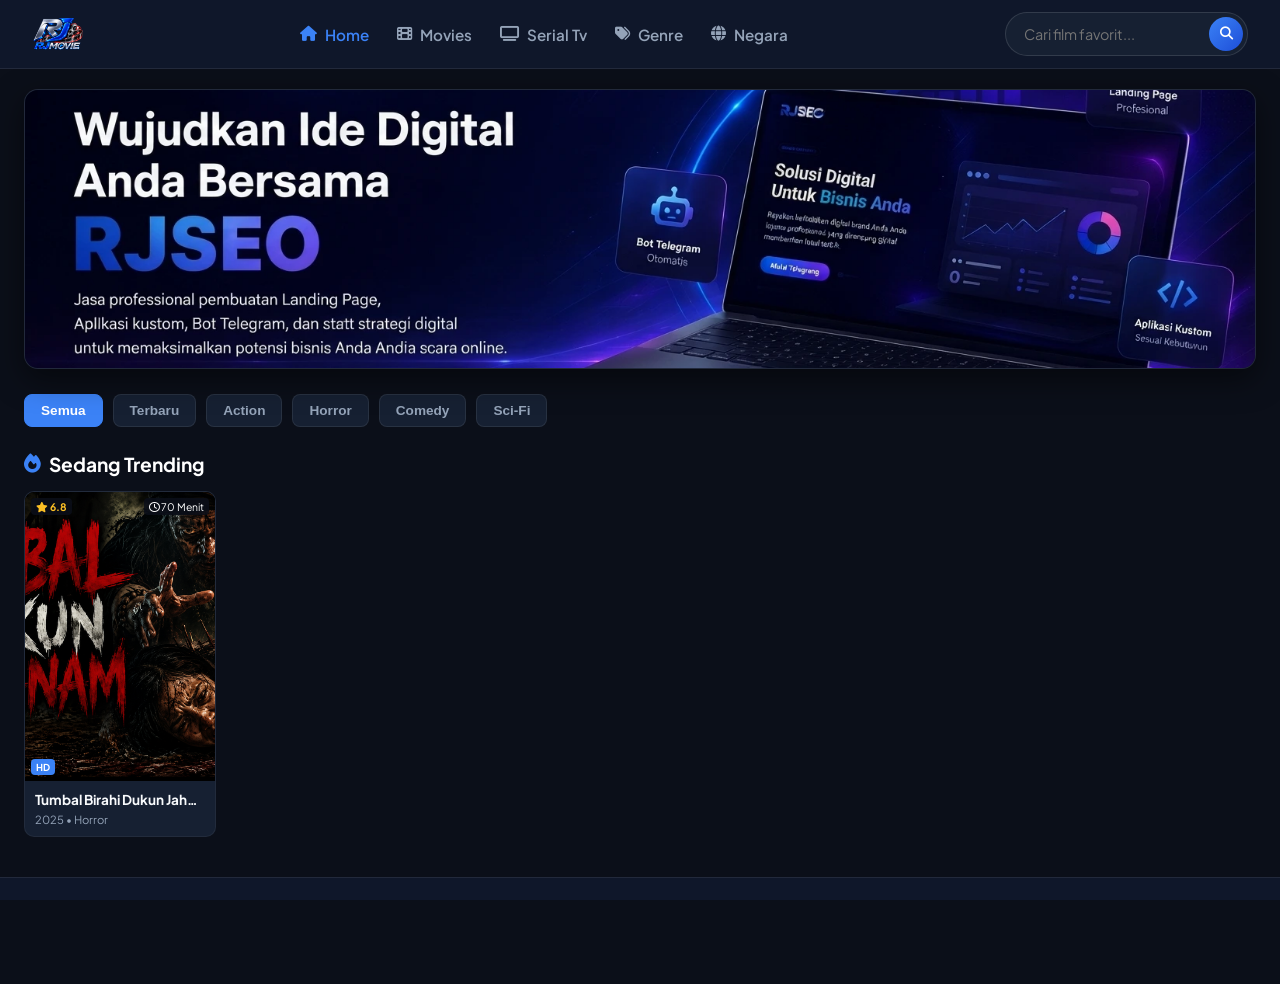
==== index.html @ 023660b9 "Refactor hero banner styles and image handling Updated hero banner styles for better mobile display " ====
<!DOCTYPE html>
<html lang="id">
<head>
    <meta charset="UTF-8">
    <meta name="viewport" content="width=device-width, initial-scale=1.0">
    <title>RJMOVIE - Nonton Film Streaming Online Gratis</title>
    <!-- FontAwesome untuk Ikon -->
    <link rel="stylesheet" href="https://cdnjs.cloudflare.com/ajax/libs/font-awesome/6.4.0/css/all.min.css">
    <link href="https://fonts.googleapis.com/css2?family=Plus+Jakarta+Sans:wght@400;500;600;700;800&display=swap" rel="stylesheet">
    <style>
        html, body {
            width: 100%;
            height: 100%;
            margin: 0;
            padding: 0;
            overflow-x: hidden;
            background-color: #0b0f19;
            color: #fff;
            font-family: 'Plus Jakarta Sans', sans-serif;
            box-sizing: border-box;
        }

        *, *:before, *:after {
            box-sizing: inherit;
        }

        body {
            display: flex;
            flex-direction: column;
            min-height: 100vh;
        }

        .page-content-wrapper {
            flex: 1;
            display: flex;
            flex-direction: column;
            align-items: center;
        }

        /* --- HEADER --- */
        .header {
            width: 100%;
            background-color: #0f172a;
            border-bottom: 1px solid rgba(255, 255, 255, 0.08);
            position: sticky;
            top: 0;
            z-index: 1000;
            padding: 12px 32px;
            display: flex;
            justify-content: space-between;
            align-items: center;
            gap: 24px;
        }

        .logo-container {
            display: flex;
            align-items: center;
            flex-shrink: 0;
        }

        .site-logo {
            height: 34px;
            width: auto;
            display: block;
        }

        .nav-links {
            display: flex;
            list-style: none;
            gap: 28px;
            align-items: center;
            margin: 0;
            padding: 0;
        }

        .nav-links a {
            color: #94a3b8;
            text-decoration: none;
            font-weight: 600;
            font-size: 0.95rem;
            transition: color 0.3s ease;
            display: flex;
            align-items: center;
            gap: 8px;
            white-space: nowrap;
        }

        .nav-links a:hover, .nav-links a.active {
            color: #3b82f6;
        }

        .header-right {
            display: flex;
            align-items: center;
            gap: 14px;
            flex-shrink: 0;
        }

        .mobile-search-btn {
            display: none;
            background: #162032;
            border: 1px solid rgba(255, 255, 255, 0.1);
            color: #fff;
            width: 36px;
            height: 36px;
            border-radius: 50%;
            cursor: pointer;
            align-items: center;
            justify-content: center;
            font-size: 0.9rem;
        }

        .menu-toggle {
            display: none;
            background: transparent;
            border: none;
            color: #fff;
            font-size: 1.3rem;
            cursor: pointer;
            padding: 4px;
        }

        .search-box {
            display: flex;
            align-items: center;
            background: #162032;
            border-radius: 50px;
            padding: 4px 4px 4px 16px;
            border: 1px solid rgba(255, 255, 255, 0.12);
            width: 100%;
            max-width: 280px;
            min-width: 200px;
        }

        .search-box input {
            background: transparent;
            border: none;
            color: #fff;
            outline: none;
            font-size: 0.9rem;
            width: 100%;
            font-family: 'Plus Jakarta Sans', sans-serif;
        }

        .search-box button {
            background: linear-gradient(135deg, #3b82f6, #1d4ed8);
            border: none;
            color: white;
            width: 34px;
            height: 34px;
            border-radius: 50%;
            cursor: pointer;
            display: flex;
            align-items: center;
            justify-content: center;
            flex-shrink: 0;
        }

        /* MODAL SEARCH MOBILE */
        .mobile-search-modal {
            display: none;
            position: fixed;
            top: 0;
            left: 0;
            width: 100%;
            background: #0f172a;
            padding: 12px 16px;
            z-index: 1100;
            border-bottom: 1px solid rgba(255, 255, 255, 0.1);
            box-shadow: 0 10px 25px rgba(0,0,0,0.5);
            align-items: center;
            gap: 10px;
        }

        .mobile-search-modal.active {
            display: flex;
        }

        .mobile-search-modal input {
            flex: 1;
            background: #162032;
            border: 1px solid rgba(255, 255, 255, 0.15);
            padding: 9px 16px;
            border-radius: 50px;
            color: #fff;
            outline: none;
            font-size: 0.95rem;
        }

        .mobile-search-close {
            background: transparent;
            border: none;
            color: #94a3b8;
            font-size: 1.2rem;
            cursor: pointer;
            padding: 4px;
        }

        /* CONTAINER UTAMA */
        .wrapper-full {
            width: 100%;
            max-width: 1350px;
            padding: 0 24px;
            margin: 0 auto;
        }

        /* --- HERO BANNER --- */
        .hero-banner {
            width: 100%;
            position: relative;
            margin-top: 20px;
            margin-bottom: 25px;
            border-radius: 14px;
            background: #0f172a;
            box-shadow: 0 10px 30px rgba(0,0,0,0.5);
            overflow: hidden;
            aspect-ratio: 16 / 5.2;
            max-height: 280px;
            border: 1px solid rgba(255, 255, 255, 0.08);
        }

        .slider-container {
            display: flex;
            overflow-x: auto;
            scroll-snap-type: x mandatory;
            scrollbar-width: none;
            width: 100%;
            height: 100%;
            scroll-behavior: smooth;
        }

        .slider-container::-webkit-scrollbar {
            display: none;
        }

        .slide {
            min-width: 100%;
            height: 100%;
            scroll-snap-align: start;
            flex-shrink: 0;
            display: flex;
            justify-content: center;
            align-items: center;
            background-color: #0f172a;
            position: relative;
        }

        .slide img {
            width: 100%;
            height: 100%;
            object-fit: cover; 
            object-position: center;
            display: block;
        }

        .slide .img-mobile {
            display: none;
        }

        .slider-dots {
            position: absolute;
            bottom: 8px;
            left: 50%;
            transform: translateX(-50%);
            display: flex;
            gap: 6px;
            z-index: 10;
        }

        .dot {
            width: 6px;
            height: 6px;
            background-color: rgba(255, 255, 255, 0.4);
            border-radius: 50%;
            transition: all 0.3s;
        }
        .dot.active {
            background-color: #3b82f6;
            width: 18px;
            border-radius: 4px;
        }

        /* --- FILTER & KONTEN --- */
        .filter-section {
            display: flex;
            gap: 10px;
            flex-wrap: wrap;
            margin-bottom: 25px;
        }

        .filter-btn {
            background: #162032;
            color: #94a3b8;
            border: 1px solid rgba(255, 255, 255, 0.08);
            padding: 8px 16px;
            border-radius: 8px;
            cursor: pointer;
            font-size: 0.85rem;
            font-weight: 600;
            transition: all 0.2s ease;
        }

        .filter-btn:hover {
            border-color: rgba(59, 130, 246, 0.5);
            color: #fff;
        }

        .filter-btn.active {
            background: #3b82f6;
            color: #fff;
            border-color: #3b82f6;
        }

        .main-container {
            margin-bottom: 40px;
            width: 100%;
        }

        .section-title h2 {
            font-size: 1.2rem;
            margin-bottom: 15px;
            display: flex;
            align-items: center;
            gap: 8px;
        }

        .movie-grid {
            display: grid;
            grid-template-columns: repeat(auto-fill, minmax(170px, 1fr));
            gap: 16px;
            width: 100%;
        }

        .movie-card {
            background: #162032;
            border-radius: 10px;
            overflow: hidden;
            border: 1px solid rgba(255, 255, 255, 0.05);
            transition: transform 0.2s ease, box-shadow 0.2s ease;
        }

        .movie-card:hover {
            transform: translateY(-4px);
            box-shadow: 0 8px 20px rgba(0,0,0,0.4);
        }

        .movie-link {
            text-decoration: none;
            color: inherit;
            display: block;
        }

        .movie-poster-container {
            position: relative;
            width: 100%;
            aspect-ratio: 2/3;
            background: #000;
        }

        .movie-poster {
            width: 100%;
            height: 100%;
            object-fit: cover;
        }

        .overlay-top {
            position: absolute;
            top: 6px;
            left: 6px;
            right: 6px;
            display: flex;
            justify-content: space-between;
            font-size: 0.65rem;
        }

        .rating-tag {
            background: rgba(11, 15, 25, 0.85);
            color: #fbbf24;
            padding: 2px 5px;
            border-radius: 4px;
            font-weight: 700;
        }

        .duration-tag {
            background: rgba(11, 15, 25, 0.85);
            color: #fff;
            padding: 2px 5px;
            border-radius: 4px;
        }

        .quality-tag {
            position: absolute;
            bottom: 6px;
            left: 6px;
            background: #3b82f6;
            color: white;
            font-size: 0.6rem;
            padding: 2px 5px;
            border-radius: 4px;
            font-weight: 700;
        }
        .quality-tag.cam { background: #ef4444; }

        .movie-info {
            padding: 10px;
        }

        .movie-title {
            font-size: 0.85rem;
            font-weight: 700;
            margin: 0 0 4px 0;
            white-space: nowrap;
            overflow: hidden;
            text-overflow: ellipsis;
            color: #f8fafc;
        }

        .movie-meta {
            font-size: 0.7rem;
            color: #94a3b8;
            margin: 0;
        }

        .footer {
            width: 100%;
            background-color: #0f172a;
            border-top: 1px solid rgba(255, 255, 255, 0.08);
            padding: 18px 16px;
            color: #94a3b8;
            font-size: 0.8rem;
            text-align: center;
            margin-top: auto;
        }

        /* ========================================================
            RESPONSIVE MOBILE
            ======================================================== */
        @media screen and (max-width: 768px) {
            .header {
                padding: 10px 14px;
            }

            .site-logo {
                height: 28px;
            }

            .search-box {
                display: none !important;
            }

            .mobile-search-btn {
                display: flex;
            }

            .menu-toggle {
                display: block;
            }

            .nav-links {
                display: none;
                position: absolute;
                top: 100%;
                left: 0;
                width: 100%;
                flex-direction: column;
                background: #0f172a;
                border-top: 1px solid rgba(255, 255, 255, 0.08);
                border-bottom: 1px solid rgba(255, 255, 255, 0.08);
                padding: 14px 18px;
                gap: 14px;
                align-items: flex-start;
                box-shadow: 0 10px 25px rgba(0,0,0,0.5);
            }

            .nav-links.active {
                display: flex;
            }

            .nav-links a {
                width: 100%;
                font-size: 0.9rem;
            }

            .wrapper-full {
                padding: 0 12px;
            }

            /* Perbaikan Khusus Banner Mobile agar tidak terpotong */
            .hero-banner {
                aspect-ratio: 16 / 9; /* Diubah menjadi lebih proporsional untuk HP */
                max-height: 210px;
                border-radius: 10px;
                margin-top: 10px;
                margin-bottom: 15px;
                background: #0f172a;
                border: 1px solid rgba(255, 255, 255, 0.1);
            }

            .slide img {
                width: 100%;
                height: 100%;
                object-fit: contain !important; /* Mencegah gambar terzoom/terpotong di HP */
                background-color: #0b0f19;
            }

            .slide .img-desktop { 
                display: block; /* Menyesuaikan jika hanya ada 1 link gambar */
            }
            
            .slide .img-mobile { 
                display: none; 
            }

            .filter-section {
                display: flex;
                flex-wrap: nowrap;
                overflow-x: auto;
                gap: 6px;
                padding-bottom: 4px;
                margin-bottom: 16px;
                scrollbar-width: none;
            }
            .filter-section::-webkit-scrollbar {
                display: none;
            }

            .filter-btn {
                padding: 6px 12px;
                font-size: 0.75rem;
                flex-shrink: 0;
            }

            .movie-grid {
                grid-template-columns: repeat(2, 1fr);
                gap: 10px;
            }
        }
    </style>
</head>
<body>

    <div class="page-content-wrapper">
        <header class="header">
            <div class="logo-container">
                <a href="index.html">
                    <img src="logorjmovie.png" alt="RJMOVIE Logo" class="site-logo">
                </a>
            </div>
            
            <ul class="nav-links" id="navLinks">
                <li><a href="index.html" class="active"><i class="fas fa-home"></i> Home</a></li>
                <li><a href="index.html"><i class="fas fa-film"></i> Movies</a></li>
                <li><a href="serial.html"><i class="fas fa-tv"></i> Serial Tv</a></li>
                <li><a href="genre.html"><i class="fas fa-tags"></i> Genre</a></li>
                <li><a href="negara.html"><i class="fas fa-globe"></i> Negara</a></li>
            </ul>

            <div class="header-right">
                <div class="search-box">
                    <input type="text" id="searchInput" placeholder="Cari film favorit...">
                    <button type="button"><i class="fas fa-search"></i></button>
                </div>
                <button class="mobile-search-btn" id="mobileSearchBtn" aria-label="Open Search">
                    <i class="fas fa-search"></i>
                </button>
                <button class="menu-toggle" id="menuToggle" aria-label="Toggle Menu">
                    <i class="fas fa-bars"></i>
                </button>
            </div>
        </header>

        <div class="mobile-search-modal" id="mobileSearchModal">
            <input type="text" id="mobileSearchInput" placeholder="Cari film favorit...">
            <button class="mobile-search-close" id="mobileSearchClose"><i class="fas fa-times"></i></button>
        </div>

        <div class="wrapper-full">
            <div class="hero-banner">
                <div class="slider-container" id="sliderContainer"></div>
                <div class="slider-dots" id="sliderDots"></div>
            </div>

            <div class="filter-section" id="filterContainer">
                <button class="filter-btn active" data-filter="Semua">Semua</button>
                <button class="filter-btn" data-filter="Terbaru">Terbaru</button>
                <button class="filter-btn" data-filter="Action">Action</button>
                <button class="filter-btn" data-filter="Horror">Horror</button>
                <button class="filter-btn" data-filter="Comedy">Comedy</button>
                <button class="filter-btn" data-filter="Sci-Fi">Sci-Fi</button>
            </div>

            <main class="main-container">
                <div class="section-title">
                    <h2><i class="fas fa-fire" style="color: #3b82f6;"></i> Sedang Trending</h2>
                </div>
                <div id="movieGrid" class="movie-grid"></div>
            </main>
        </div>
    </div>

    <footer class="footer">
        <p><strong>Disclaimer:</strong> RJMOVIE tidak menyimpan file video di server sendiri.</p>
        <p style="margin-top: 4px;">&copy; 2026 RJMOVIE. All rights reserved.</p>
    </footer>

    <script>
        const menuToggle = document.getElementById('menuToggle');
        const navLinks = document.getElementById('navLinks');

        if (menuToggle && navLinks) {
            menuToggle.addEventListener('click', () => {
                navLinks.classList.toggle('active');
                const icon = menuToggle.querySelector('i');
                if (navLinks.classList.contains('active')) {
                    icon.classList.remove('fa-bars');
                    icon.classList.add('fa-times');
                } else {
                    icon.classList.remove('fa-times');
                    icon.classList.add('fa-bars');
                }
            });
        }

        const mobileSearchBtn = document.getElementById('mobileSearchBtn');
        const mobileSearchModal = document.getElementById('mobileSearchModal');
        const mobileSearchClose = document.getElementById('mobileSearchClose');
        const mobileSearchInput = document.getElementById('mobileSearchInput');
        const searchInput = document.getElementById('searchInput');

        if (mobileSearchBtn && mobileSearchModal) {
            mobileSearchBtn.addEventListener('click', () => {
                mobileSearchModal.classList.add('active');
                if(mobileSearchInput) mobileSearchInput.focus();
            });
        }

        if (mobileSearchClose && mobileSearchModal) {
            mobileSearchClose.addEventListener('click', () => {
                mobileSearchModal.classList.remove('active');
            });
        }

        let slideInterval;
        let totalSlides = 0;

        async function loadBanners() {
            try {
                const response = await fetch('banners.json');
                if (!response.ok) throw new Error('File banners.json tidak ditemukan');
                const banners = await response.json();
                
                const sliderContainer = document.getElementById('sliderContainer');
                const dotsContainer = document.getElementById('sliderDots');
                
                if (!sliderContainer || !dotsContainer) return;

                sliderContainer.innerHTML = '';
                dotsContainer.innerHTML = '';
                totalSlides = banners.length;

                if (totalSlides === 0) {
                    sliderContainer.innerHTML = '<div class="slide"><p style="text-align:center; padding:40px; color:#888;">Belum ada banner tersedia.</p></div>';
                    return;
                }

                banners.forEach((banner, index) => {
                    const slideDiv = document.createElement('div');
                    slideDiv.classList.add('slide');
                    
                    const desktopImg = banner.image || '';
                    const mobileImg = banner.mobileImage || ''; 
                    
                    if (mobileImg) {
                        slideDiv.innerHTML = `
                            <img src="${desktopImg}" alt="${banner.title || 'Banner'}" class="img-desktop">
                            <img src="${mobileImg}" alt="${banner.title || 'Banner'}" class="img-mobile">
                        `;
                    } else {
                        slideDiv.innerHTML = `
                            <img src="${desktopImg}" alt="${banner.title || 'Banner'}" style="width:100%; height:100%;">
                        `;
                    }
                    sliderContainer.appendChild(slideDiv);

                    const dot = document.createElement('div');
                    dot.classList.add('dot');
                    if (index === 0) dot.classList.add('active');
                    dotsContainer.appendChild(dot);
                });

                if (totalSlides <= 1) {
                    dotsContainer.style.display = 'none';
                } else {
                    setupAutoAndScrollListener();
                }

            } catch (error) {
                console.error("Gagal memuat banner:", error);
                const sliderContainer = document.getElementById('sliderContainer');
                if (sliderContainer) {
                    sliderContainer.innerHTML = '<div class="slide"><p style="text-align:center; padding:40px; color:#ef4444; font-size:0.85rem;">Gagal memuat banners.json</p></div>';
                }
            }
        }

        function setupAutoAndScrollListener() {
            const sliderContainer = document.getElementById('sliderContainer');
            const dots = document.querySelectorAll('.dot');
            if (!sliderContainer) return;
            
            sliderContainer.addEventListener('scroll', () => {
                const index = Math.round(sliderContainer.scrollLeft / sliderContainer.clientWidth);
                dots.forEach((dot, i) => {
                    dot.classList.toggle('active', i === index);
                });
            });

            let currentIndex = 0;
            slideInterval = setInterval(() => {
                if (totalSlides === 0) return;
                currentIndex = (currentIndex + 1) % totalSlides;
                sliderContainer.scrollTo({
                    left: currentIndex * sliderContainer.clientWidth,
                    behavior: 'smooth'
                });
            }, 4000);

            const bannerElement = document.querySelector('.hero-banner');
            if (bannerElement) {
                bannerElement.addEventListener('mouseenter', () => clearInterval(slideInterval));
                bannerElement.addEventListener('touchstart', () => clearInterval(slideInterval));
            }
        }

        let allMovies = [];
        let currentFilter = 'Semua';

        async function loadMovies() {
            try {
                const response = await fetch('movies.json');
                if (!response.ok) throw new Error('File movies.json tidak ditemukan');
                allMovies = await response.json();
                renderMovies(allMovies);
            } catch (error) {
                console.error("Gagal memuat data film:", error);
                const grid = document.getElementById('movieGrid');
                if (grid) {
                    grid.innerHTML = '<p style="color: #ef4444; grid-column: 1/-1; text-align: center; padding: 30px;">Gagal memuat daftar film.</p>';
                }
            }
        }

        function renderMovies(moviesToRender) {
            const grid = document.getElementById('movieGrid');
            if (!grid) return;
            
            grid.innerHTML = '';

            if (!moviesToRender || moviesToRender.length === 0) {
                grid.innerHTML = '<p style="color: #888; grid-column: 1/-1; text-align: center; padding: 30px;">Film tidak ditemukan.</p>';
                return;
            }

            let htmlContent = '';
            moviesToRender.forEach(movie => {
                const qualityClass = movie.quality === 'CAM' ? 'cam' : '';
                htmlContent += `
                    <div class="movie-card">
                        <a href="watch.html?title=${encodeURIComponent(movie.title)}" class="movie-link">
                            <div class="movie-poster-container">
                                <img src="${movie.poster}" alt="${movie.title}" class="movie-poster">
                                <div class="overlay-top">
                                    <span class="rating-tag"><i class="fas fa-star"></i> ${movie.rating}</span>
                                    <span class="duration-tag"><i class="far fa-clock"></i> ${movie.duration}</span>
                                </div>
                                <span class="quality-tag ${qualityClass}">${movie.quality || 'HD'}</span>
                            </div>
                            <div class="movie-info">
                                <h3 class="movie-title">${movie.title}</h3>
                                <p class="movie-meta">${movie.year} &bull; ${movie.genre}</p>
                            </div>
                        </a>
                    </div>
                `;
            });
            grid.innerHTML = htmlContent;
        }

        const filterButtons = document.querySelectorAll('.filter-btn');
        filterButtons.forEach(button => {
            button.addEventListener('click', () => {
                filterButtons.forEach(btn => btn.classList.remove('active'));
                button.classList.add('active');
                currentFilter = button.getAttribute('data-filter');
                applyFilterAndSearch();
            });
        });

        if (searchInput) {
            searchInput.addEventListener('input', () => applyFilterAndSearch());
        }
        if (mobileSearchInput) {
            mobileSearchInput.addEventListener('input', (e) => {
                if (searchInput) searchInput.value = e.target.value;
                applyFilterAndSearch();
            });
        }

        function applyFilterAndSearch() {
            const activeInput = (window.innerWidth <= 768 && mobileSearchInput && mobileSearchInput.value) ? mobileSearchInput : searchInput;
            const keyword = activeInput ? activeInput.value.toLowerCase().trim() : '';
            
            let result = allMovies.filter(movie => {
                const matchTitle = movie.title.toLowerCase().includes(keyword);
                let matchCategory = true;
                
                if (currentFilter === 'Terbaru') {
                    matchCategory = parseInt(movie.year) >= 2025;
                } else if (currentFilter !== 'Semua') {
                    matchCategory = movie.genre && movie.genre.toLowerCase().includes(currentFilter.toLowerCase());
                }

                return matchTitle && matchCategory;
            });
            renderMovies(result);
        }

        loadBanners();
        loadMovies();
    </script>
</body>
</html>
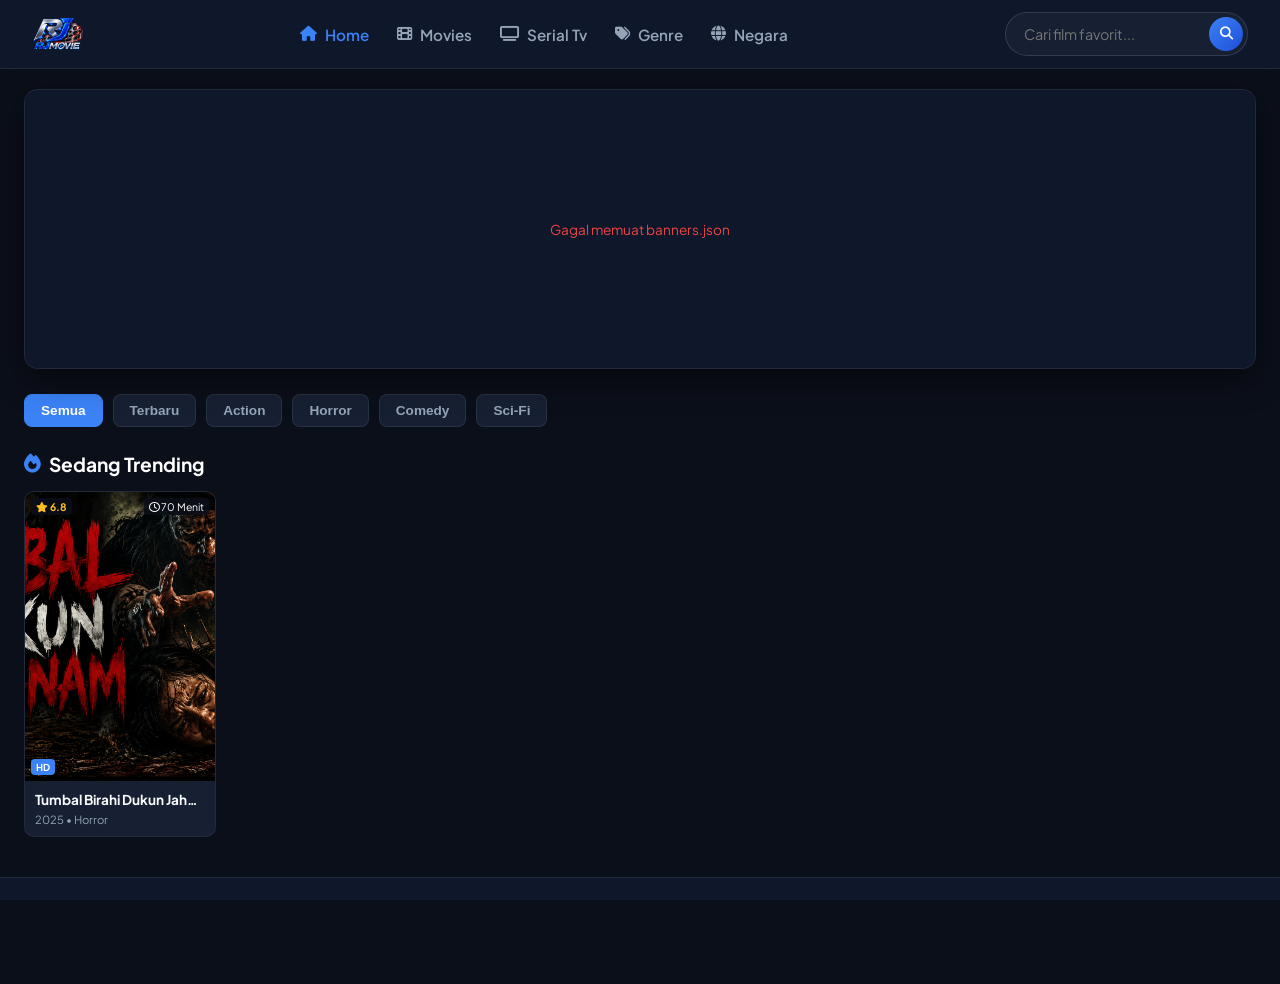
==== commit 1e1b92f0: "Clean up index.html and add GitHub upload function Removed commented-out code and added a function f" ====
--- a/index.html
+++ b/index.html
@@ -256,6 +256,9 @@
         .slide .img-mobile {
             display: none;
         }
+        .slide .img-desktop {
+            display: block;
+        }
 
         .slider-dots {
             position: absolute;
@@ -432,9 +435,6 @@
             margin-top: auto;
         }
 
-        /* ========================================================
-            RESPONSIVE MOBILE
-            ======================================================== */
         @media screen and (max-width: 768px) {
             .header {
                 padding: 10px 14px;
@@ -485,9 +485,8 @@
                 padding: 0 12px;
             }
 
-            /* Perbaikan Khusus Banner Mobile agar tidak terpotong */
             .hero-banner {
-                aspect-ratio: 16 / 9; /* Diubah menjadi lebih proporsional untuk HP */
+                aspect-ratio: 16 / 9;
                 max-height: 210px;
                 border-radius: 10px;
                 margin-top: 10px;
@@ -496,19 +495,15 @@
                 border: 1px solid rgba(255, 255, 255, 0.1);
             }
 
-            .slide img {
+            .slide .img-desktop {
+                display: none !important;
+            }
+            .slide .img-mobile {
+                display: block !important;
                 width: 100%;
                 height: 100%;
-                object-fit: contain !important; /* Mencegah gambar terzoom/terpotong di HP */
-                background-color: #0b0f19;
-            }
-
-            .slide .img-desktop { 
-                display: block; /* Menyesuaikan jika hanya ada 1 link gambar */
-            }
-            
-            .slide .img-mobile { 
-                display: none; 
+                object-fit: cover;
+                object-position: center;
             }
 
             .filter-section {
@@ -668,18 +663,12 @@
                     slideDiv.classList.add('slide');
                     
                     const desktopImg = banner.image || '';
-                    const mobileImg = banner.mobileImage || ''; 
+                    const mobileImg = banner.mobileImage || desktopImg; 
                     
-                    if (mobileImg) {
-                        slideDiv.innerHTML = `
-                            <img src="${desktopImg}" alt="${banner.title || 'Banner'}" class="img-desktop">
-                            <img src="${mobileImg}" alt="${banner.title || 'Banner'}" class="img-mobile">
-                        `;
-                    } else {
-                        slideDiv.innerHTML = `
-                            <img src="${desktopImg}" alt="${banner.title || 'Banner'}" style="width:100%; height:100%;">
-                        `;
-                    }
+                    slideDiv.innerHTML = `
+                        <img src="${desktopImg}" alt="${banner.title || 'Banner'}" class="img-desktop">
+                        <img src="${mobileImg}" alt="${banner.title || 'Banner'}" class="img-mobile">
+                    `;
                     sliderContainer.appendChild(slideDiv);
 
                     const dot = document.createElement('div');
@@ -825,6 +814,49 @@
             renderMovies(result);
         }
 
+        // --- FUNGSI HELPER UPLOAD KE GITHUB DENGAN PENGECEKAN SHA (FIX ERROR 422) ---
+        async function uploadToGitHubWithSha(token, repo, path, contentBase64, message) {
+            const url = `https://api.github.com/repos/${repo}/contents/${path}`;
+            let sha = null;
+
+            try {
+                const checkRes = await fetch(url, {
+                    headers: { 'Authorization': `token ${token}` }
+                });
+                if (checkRes.ok) {
+                    const fileData = await checkRes.json();
+                    sha = fileData.sha;
+                }
+            } catch (e) {
+                // File belum ada di repository, lewati
+            }
+
+            const bodyData = {
+                message: message,
+                content: contentBase64
+            };
+
+            if (sha) {
+                bodyData.sha = sha; // Wajib ada agar tidak error "sha wasn't supplied" saat menimpa file yang ada
+            }
+
+            const response = await fetch(url, {
+                method: 'PUT',
+                headers: {
+                    'Authorization': `token ${token}`,
+                    'Content-Type': 'application/json',
+                },
+                body: JSON.stringify(bodyData)
+            });
+
+            if (!response.ok) {
+                const errJson = await response.json();
+                throw new Error(errJson.message || 'Gagal upload file ke GitHub');
+            }
+
+            return await response.json();
+        }
+
         loadBanners();
         loadMovies();
     </script>
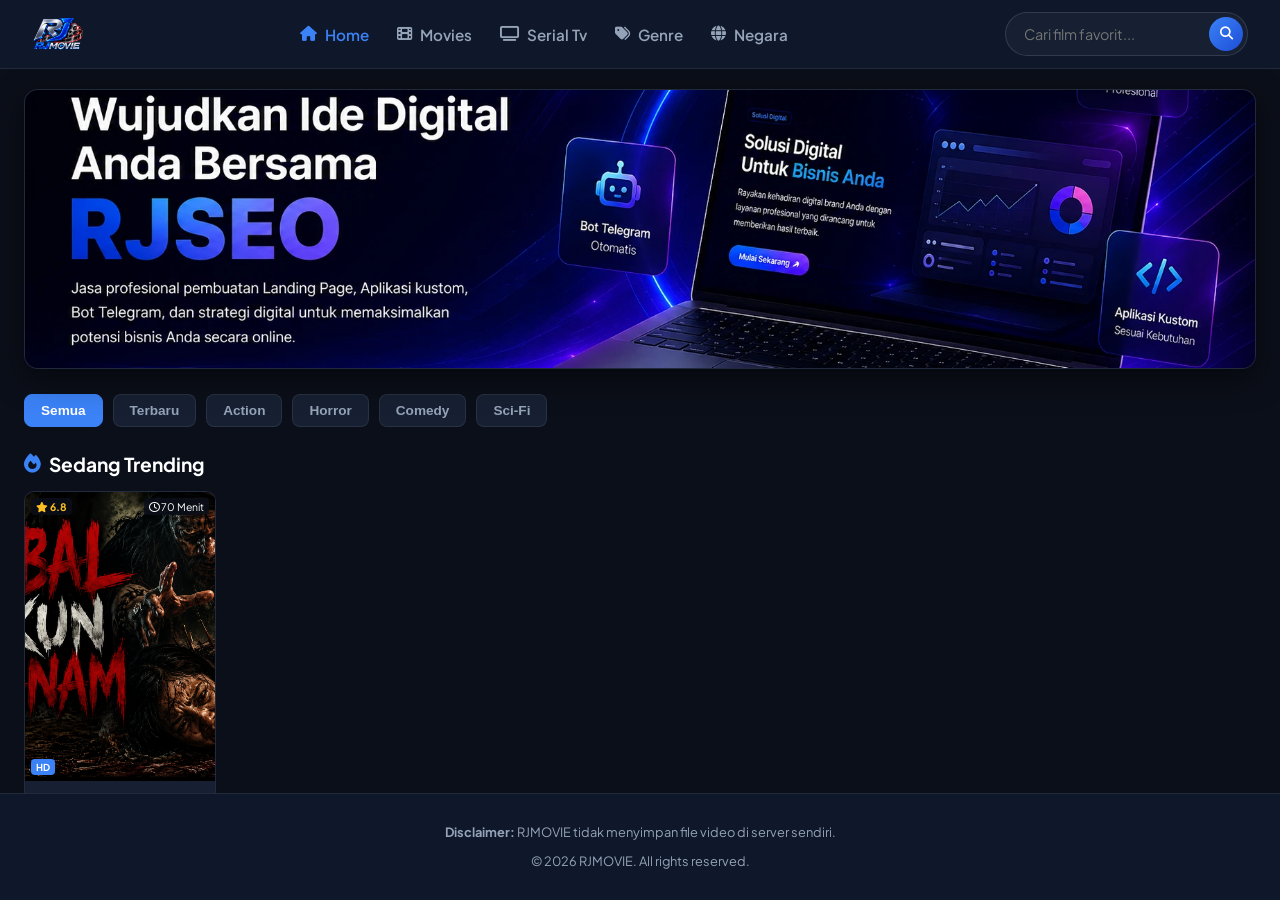
==== commit 8e9ad547: "Refactor CSS and clean up unused code Added box-sizing property to various elements and removed unus" ====
--- a/index.html
+++ b/index.html
@@ -35,6 +35,8 @@
             display: flex;
             flex-direction: column;
             align-items: center;
+            width: 100%;
+            overflow-x: hidden;
         }
 
         /* --- HEADER --- */
@@ -202,11 +204,13 @@
             max-width: 1350px;
             padding: 0 24px;
             margin: 0 auto;
-        }
-
-        /* --- HERO BANNER --- */
+            box-sizing: border-box;
+        }
+
+        /* --- HERO BANNER (DIPERBAIKI AGAR TIDAK GESER KANAN-KIRI) --- */
         .hero-banner {
             width: 100%;
+            max-width: 100%;
             position: relative;
             margin-top: 20px;
             margin-bottom: 25px;
@@ -217,6 +221,7 @@
             aspect-ratio: 16 / 5.2;
             max-height: 280px;
             border: 1px solid rgba(255, 255, 255, 0.08);
+            box-sizing: border-box;
         }
 
         .slider-container {
@@ -227,6 +232,7 @@
             width: 100%;
             height: 100%;
             scroll-behavior: smooth;
+            -webkit-overflow-scrolling: touch;
         }
 
         .slider-container::-webkit-scrollbar {
@@ -235,6 +241,7 @@
 
         .slide {
             min-width: 100%;
+            width: 100%;
             height: 100%;
             scroll-snap-align: start;
             flex-shrink: 0;
@@ -814,49 +821,6 @@
             renderMovies(result);
         }
 
-        // --- FUNGSI HELPER UPLOAD KE GITHUB DENGAN PENGECEKAN SHA (FIX ERROR 422) ---
-        async function uploadToGitHubWithSha(token, repo, path, contentBase64, message) {
-            const url = `https://api.github.com/repos/${repo}/contents/${path}`;
-            let sha = null;
-
-            try {
-                const checkRes = await fetch(url, {
-                    headers: { 'Authorization': `token ${token}` }
-                });
-                if (checkRes.ok) {
-                    const fileData = await checkRes.json();
-                    sha = fileData.sha;
-                }
-            } catch (e) {
-                // File belum ada di repository, lewati
-            }
-
-            const bodyData = {
-                message: message,
-                content: contentBase64
-            };
-
-            if (sha) {
-                bodyData.sha = sha; // Wajib ada agar tidak error "sha wasn't supplied" saat menimpa file yang ada
-            }
-
-            const response = await fetch(url, {
-                method: 'PUT',
-                headers: {
-                    'Authorization': `token ${token}`,
-                    'Content-Type': 'application/json',
-                },
-                body: JSON.stringify(bodyData)
-            });
-
-            if (!response.ok) {
-                const errJson = await response.json();
-                throw new Error(errJson.message || 'Gagal upload file ke GitHub');
-            }
-
-            return await response.json();
-        }
-
         loadBanners();
         loadMovies();
     </script>
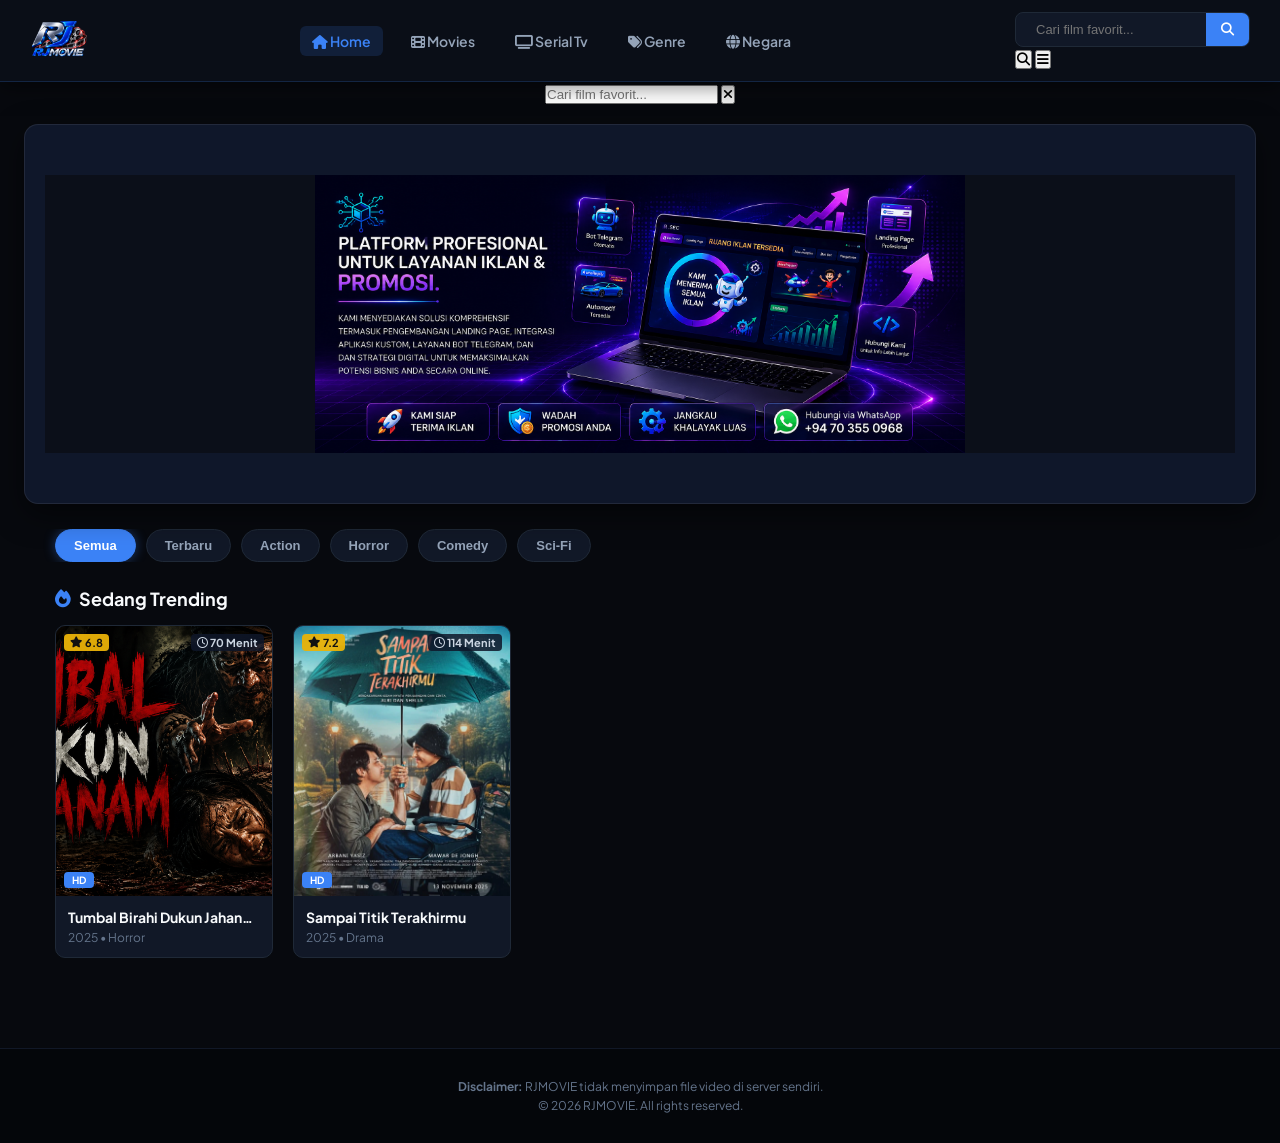
==== commit 78e53d3b: "Refactor CSS and update hero banner styles Removed unused CSS styles and adjusted layout properties " ====
--- a/index.html
+++ b/index.html
@@ -7,207 +7,9 @@
     <!-- FontAwesome untuk Ikon -->
     <link rel="stylesheet" href="https://cdnjs.cloudflare.com/ajax/libs/font-awesome/6.4.0/css/all.min.css">
     <link href="https://fonts.googleapis.com/css2?family=Plus+Jakarta+Sans:wght@400;500;600;700;800&display=swap" rel="stylesheet">
+    <link rel="stylesheet" href="style.css">
     <style>
-        html, body {
-            width: 100%;
-            height: 100%;
-            margin: 0;
-            padding: 0;
-            overflow-x: hidden;
-            background-color: #0b0f19;
-            color: #fff;
-            font-family: 'Plus Jakarta Sans', sans-serif;
-            box-sizing: border-box;
-        }
-
-        *, *:before, *:after {
-            box-sizing: inherit;
-        }
-
-        body {
-            display: flex;
-            flex-direction: column;
-            min-height: 100vh;
-        }
-
-        .page-content-wrapper {
-            flex: 1;
-            display: flex;
-            flex-direction: column;
-            align-items: center;
-            width: 100%;
-            overflow-x: hidden;
-        }
-
-        /* --- HEADER --- */
-        .header {
-            width: 100%;
-            background-color: #0f172a;
-            border-bottom: 1px solid rgba(255, 255, 255, 0.08);
-            position: sticky;
-            top: 0;
-            z-index: 1000;
-            padding: 12px 32px;
-            display: flex;
-            justify-content: space-between;
-            align-items: center;
-            gap: 24px;
-        }
-
-        .logo-container {
-            display: flex;
-            align-items: center;
-            flex-shrink: 0;
-        }
-
-        .site-logo {
-            height: 34px;
-            width: auto;
-            display: block;
-        }
-
-        .nav-links {
-            display: flex;
-            list-style: none;
-            gap: 28px;
-            align-items: center;
-            margin: 0;
-            padding: 0;
-        }
-
-        .nav-links a {
-            color: #94a3b8;
-            text-decoration: none;
-            font-weight: 600;
-            font-size: 0.95rem;
-            transition: color 0.3s ease;
-            display: flex;
-            align-items: center;
-            gap: 8px;
-            white-space: nowrap;
-        }
-
-        .nav-links a:hover, .nav-links a.active {
-            color: #3b82f6;
-        }
-
-        .header-right {
-            display: flex;
-            align-items: center;
-            gap: 14px;
-            flex-shrink: 0;
-        }
-
-        .mobile-search-btn {
-            display: none;
-            background: #162032;
-            border: 1px solid rgba(255, 255, 255, 0.1);
-            color: #fff;
-            width: 36px;
-            height: 36px;
-            border-radius: 50%;
-            cursor: pointer;
-            align-items: center;
-            justify-content: center;
-            font-size: 0.9rem;
-        }
-
-        .menu-toggle {
-            display: none;
-            background: transparent;
-            border: none;
-            color: #fff;
-            font-size: 1.3rem;
-            cursor: pointer;
-            padding: 4px;
-        }
-
-        .search-box {
-            display: flex;
-            align-items: center;
-            background: #162032;
-            border-radius: 50px;
-            padding: 4px 4px 4px 16px;
-            border: 1px solid rgba(255, 255, 255, 0.12);
-            width: 100%;
-            max-width: 280px;
-            min-width: 200px;
-        }
-
-        .search-box input {
-            background: transparent;
-            border: none;
-            color: #fff;
-            outline: none;
-            font-size: 0.9rem;
-            width: 100%;
-            font-family: 'Plus Jakarta Sans', sans-serif;
-        }
-
-        .search-box button {
-            background: linear-gradient(135deg, #3b82f6, #1d4ed8);
-            border: none;
-            color: white;
-            width: 34px;
-            height: 34px;
-            border-radius: 50%;
-            cursor: pointer;
-            display: flex;
-            align-items: center;
-            justify-content: center;
-            flex-shrink: 0;
-        }
-
-        /* MODAL SEARCH MOBILE */
-        .mobile-search-modal {
-            display: none;
-            position: fixed;
-            top: 0;
-            left: 0;
-            width: 100%;
-            background: #0f172a;
-            padding: 12px 16px;
-            z-index: 1100;
-            border-bottom: 1px solid rgba(255, 255, 255, 0.1);
-            box-shadow: 0 10px 25px rgba(0,0,0,0.5);
-            align-items: center;
-            gap: 10px;
-        }
-
-        .mobile-search-modal.active {
-            display: flex;
-        }
-
-        .mobile-search-modal input {
-            flex: 1;
-            background: #162032;
-            border: 1px solid rgba(255, 255, 255, 0.15);
-            padding: 9px 16px;
-            border-radius: 50px;
-            color: #fff;
-            outline: none;
-            font-size: 0.95rem;
-        }
-
-        .mobile-search-close {
-            background: transparent;
-            border: none;
-            color: #94a3b8;
-            font-size: 1.2rem;
-            cursor: pointer;
-            padding: 4px;
-        }
-
-        /* CONTAINER UTAMA */
-        .wrapper-full {
-            width: 100%;
-            max-width: 1350px;
-            padding: 0 24px;
-            margin: 0 auto;
-            box-sizing: border-box;
-        }
-
-        /* --- HERO BANNER (DIPERBAIKI AGAR TIDAK GESER KANAN-KIRI) --- */
+        /* Perbaikan khusus agar banner tampil utuh dan proporsional */
         .hero-banner {
             width: 100%;
             max-width: 100%;
@@ -219,7 +21,7 @@
             box-shadow: 0 10px 30px rgba(0,0,0,0.5);
             overflow: hidden;
             aspect-ratio: 16 / 5.2;
-            max-height: 280px;
+            max-height: 380px;
             border: 1px solid rgba(255, 255, 255, 0.08);
             box-sizing: border-box;
         }
@@ -255,7 +57,8 @@
         .slide img {
             width: 100%;
             height: 100%;
-            object-fit: cover; 
+            object-fit: contain; /* Diubah ke contain agar gambar banner tidak terpotong */
+            background-color: #0b0f19;
             object-position: center;
             display: block;
         }
@@ -269,7 +72,7 @@
 
         .slider-dots {
             position: absolute;
-            bottom: 8px;
+            bottom: 10px;
             left: 50%;
             transform: translateX(-50%);
             display: flex;
@@ -290,218 +93,11 @@
             border-radius: 4px;
         }
 
-        /* --- FILTER & KONTEN --- */
-        .filter-section {
-            display: flex;
-            gap: 10px;
-            flex-wrap: wrap;
-            margin-bottom: 25px;
-        }
-
-        .filter-btn {
-            background: #162032;
-            color: #94a3b8;
-            border: 1px solid rgba(255, 255, 255, 0.08);
-            padding: 8px 16px;
-            border-radius: 8px;
-            cursor: pointer;
-            font-size: 0.85rem;
-            font-weight: 600;
-            transition: all 0.2s ease;
-        }
-
-        .filter-btn:hover {
-            border-color: rgba(59, 130, 246, 0.5);
-            color: #fff;
-        }
-
-        .filter-btn.active {
-            background: #3b82f6;
-            color: #fff;
-            border-color: #3b82f6;
-        }
-
-        .main-container {
-            margin-bottom: 40px;
-            width: 100%;
-        }
-
-        .section-title h2 {
-            font-size: 1.2rem;
-            margin-bottom: 15px;
-            display: flex;
-            align-items: center;
-            gap: 8px;
-        }
-
-        .movie-grid {
-            display: grid;
-            grid-template-columns: repeat(auto-fill, minmax(170px, 1fr));
-            gap: 16px;
-            width: 100%;
-        }
-
-        .movie-card {
-            background: #162032;
-            border-radius: 10px;
-            overflow: hidden;
-            border: 1px solid rgba(255, 255, 255, 0.05);
-            transition: transform 0.2s ease, box-shadow 0.2s ease;
-        }
-
-        .movie-card:hover {
-            transform: translateY(-4px);
-            box-shadow: 0 8px 20px rgba(0,0,0,0.4);
-        }
-
-        .movie-link {
-            text-decoration: none;
-            color: inherit;
-            display: block;
-        }
-
-        .movie-poster-container {
-            position: relative;
-            width: 100%;
-            aspect-ratio: 2/3;
-            background: #000;
-        }
-
-        .movie-poster {
-            width: 100%;
-            height: 100%;
-            object-fit: cover;
-        }
-
-        .overlay-top {
-            position: absolute;
-            top: 6px;
-            left: 6px;
-            right: 6px;
-            display: flex;
-            justify-content: space-between;
-            font-size: 0.65rem;
-        }
-
-        .rating-tag {
-            background: rgba(11, 15, 25, 0.85);
-            color: #fbbf24;
-            padding: 2px 5px;
-            border-radius: 4px;
-            font-weight: 700;
-        }
-
-        .duration-tag {
-            background: rgba(11, 15, 25, 0.85);
-            color: #fff;
-            padding: 2px 5px;
-            border-radius: 4px;
-        }
-
-        .quality-tag {
-            position: absolute;
-            bottom: 6px;
-            left: 6px;
-            background: #3b82f6;
-            color: white;
-            font-size: 0.6rem;
-            padding: 2px 5px;
-            border-radius: 4px;
-            font-weight: 700;
-        }
-        .quality-tag.cam { background: #ef4444; }
-
-        .movie-info {
-            padding: 10px;
-        }
-
-        .movie-title {
-            font-size: 0.85rem;
-            font-weight: 700;
-            margin: 0 0 4px 0;
-            white-space: nowrap;
-            overflow: hidden;
-            text-overflow: ellipsis;
-            color: #f8fafc;
-        }
-
-        .movie-meta {
-            font-size: 0.7rem;
-            color: #94a3b8;
-            margin: 0;
-        }
-
-        .footer {
-            width: 100%;
-            background-color: #0f172a;
-            border-top: 1px solid rgba(255, 255, 255, 0.08);
-            padding: 18px 16px;
-            color: #94a3b8;
-            font-size: 0.8rem;
-            text-align: center;
-            margin-top: auto;
-        }
-
         @media screen and (max-width: 768px) {
-            .header {
-                padding: 10px 14px;
-            }
-
-            .site-logo {
-                height: 28px;
-            }
-
-            .search-box {
-                display: none !important;
-            }
-
-            .mobile-search-btn {
-                display: flex;
-            }
-
-            .menu-toggle {
-                display: block;
-            }
-
-            .nav-links {
-                display: none;
-                position: absolute;
-                top: 100%;
-                left: 0;
-                width: 100%;
-                flex-direction: column;
-                background: #0f172a;
-                border-top: 1px solid rgba(255, 255, 255, 0.08);
-                border-bottom: 1px solid rgba(255, 255, 255, 0.08);
-                padding: 14px 18px;
-                gap: 14px;
-                align-items: flex-start;
-                box-shadow: 0 10px 25px rgba(0,0,0,0.5);
-            }
-
-            .nav-links.active {
-                display: flex;
-            }
-
-            .nav-links a {
-                width: 100%;
-                font-size: 0.9rem;
-            }
-
-            .wrapper-full {
-                padding: 0 12px;
-            }
-
             .hero-banner {
                 aspect-ratio: 16 / 9;
-                max-height: 210px;
-                border-radius: 10px;
-                margin-top: 10px;
-                margin-bottom: 15px;
-                background: #0f172a;
-                border: 1px solid rgba(255, 255, 255, 0.1);
-            }
-
+                max-height: 220px;
+            }
             .slide .img-desktop {
                 display: none !important;
             }
@@ -509,40 +105,17 @@
                 display: block !important;
                 width: 100%;
                 height: 100%;
-                object-fit: cover;
+                object-fit: contain;
+                background-color: #0b0f19;
                 object-position: center;
-            }
-
-            .filter-section {
-                display: flex;
-                flex-wrap: nowrap;
-                overflow-x: auto;
-                gap: 6px;
-                padding-bottom: 4px;
-                margin-bottom: 16px;
-                scrollbar-width: none;
-            }
-            .filter-section::-webkit-scrollbar {
-                display: none;
-            }
-
-            .filter-btn {
-                padding: 6px 12px;
-                font-size: 0.75rem;
-                flex-shrink: 0;
-            }
-
-            .movie-grid {
-                grid-template-columns: repeat(2, 1fr);
-                gap: 10px;
             }
         }
     </style>
 </head>
 <body>
 
-    <div class="page-content-wrapper">
-        <header class="header">
+    <div class="page-content-wrapper" style="width:100%; display:flex; flex-direction:column; align-items:center;">
+        <header class="header" style="width:100%;">
             <div class="logo-container">
                 <a href="index.html">
                     <img src="logorjmovie.png" alt="RJMOVIE Logo" class="site-logo">
@@ -576,7 +149,7 @@
             <button class="mobile-search-close" id="mobileSearchClose"><i class="fas fa-times"></i></button>
         </div>
 
-        <div class="wrapper-full">
+        <div class="wrapper-full" style="width: 100%; max-width: 1350px; padding: 0 24px; box-sizing: border-box;">
             <div class="hero-banner">
                 <div class="slider-container" id="sliderContainer"></div>
                 <div class="slider-dots" id="sliderDots"></div>
--- a/style.css
+++ b/style.css
@@ -0,0 +1,382 @@
+* { box-sizing: border-box; margin: 0; padding: 0; }
+
+body {
+    background-color: #07090e;
+    color: #e2e8f0;
+    font-family: 'Plus Jakarta Sans', sans-serif;
+    overflow-x: hidden;
+}
+
+/* Header & Navbar */
+.header {
+    background: rgba(11, 15, 25, 0.95);
+    backdrop-filter: blur(10px);
+    position: sticky;
+    top: 0;
+    z-index: 1000;
+    padding: 12px 30px;
+    border-bottom: 1px solid rgba(59, 130, 246, 0.2);
+    display: flex;
+    justify-content: space-between;
+    align-items: center;
+    box-shadow: 0 4px 20px rgba(0, 0, 0, 0.5);
+}
+
+.site-logo {
+    height: 38px;
+    width: auto;
+    object-fit: contain;
+    transition: transform 0.2s;
+}
+.site-logo:hover { transform: scale(1.05); }
+
+.nav-links {
+    display: flex;
+    gap: 16px;
+    list-style: none;
+}
+.nav-links a {
+    text-decoration: none;
+    color: #94a3b8;
+    font-size: 14px;
+    font-weight: 600;
+    padding: 6px 12px;
+    border-radius: 6px;
+    transition: all 0.2s ease;
+}
+.nav-links a:hover, .nav-links a.active { 
+    background-color: rgba(59, 130, 246, 0.15); 
+    color: #3b82f6; 
+}
+
+/* Search Bar */
+.search-box {
+    background: #111827;
+    border: 1px solid #1f2937;
+    border-radius: 8px;
+    display: flex;
+    align-items: center;
+    overflow: hidden;
+    padding-left: 10px;
+}
+.search-box input {
+    background: transparent;
+    border: none;
+    padding: 8px 10px;
+    color: #fff;
+    outline: none;
+    font-size: 13px;
+    width: 180px;
+}
+.search-box button {
+    background: #3b82f6;
+    border: none;
+    color: white;
+    padding: 9px 15px;
+    cursor: pointer;
+    transition: background 0.2s;
+}
+.search-box button:hover { background: #2563eb; }
+
+/* Hero Banner */
+.hero-banner {
+    background: linear-gradient(rgba(11, 15, 25, 0.8), rgba(7, 9, 14, 0.95)), url('https://images.unsplash.com/photo-1536440136628-849c177e76a1?auto=format&fit=crop&w=1200&q=80');
+    background-size: cover;
+    background-position: center;
+    padding: 50px 20px;
+    text-align: center;
+    border-bottom: 1px solid #1f2937;
+    margin-bottom: 20px;
+}
+.hero-content h1 {
+    font-size: 28px;
+    font-weight: 800;
+    color: #fff;
+    margin-bottom: 8px;
+    text-shadow: 0 2px 10px rgba(59, 130, 246, 0.4);
+}
+.hero-content p {
+    font-size: 14px;
+    color: #94a3b8;
+    max-width: 600px;
+    margin: 0 auto;
+}
+
+/* Filter Section */
+.filter-section {
+    max-width: 1200px;
+    margin: 0 auto 25px auto;
+    padding: 0 15px;
+    display: flex;
+    gap: 10px;
+    overflow-x: auto;
+}
+.filter-btn {
+    background-color: #111827;
+    color: #94a3b8;
+    border: 1px solid #1f2937;
+    padding: 8px 18px;
+    font-size: 13px;
+    font-weight: 600;
+    border-radius: 20px;
+    cursor: pointer;
+    white-space: nowrap;
+    transition: all 0.2s;
+}
+.filter-btn:hover, .filter-btn.active { 
+    background-color: #3b82f6; 
+    color: #fff;
+    border-color: #3b82f6;
+    box-shadow: 0 0 12px rgba(59, 130, 246, 0.4);
+}
+
+/* Main Container & Grid Film */
+.main-container {
+    max-width: 1200px;
+    margin: 0 auto 40px auto;
+    padding: 0 15px;
+}
+.section-title h2 {
+    font-size: 18px;
+    font-weight: 700;
+    margin-bottom: 15px;
+    display: flex;
+    align-items: center;
+    gap: 8px;
+    color: #f8fafc;
+}
+.text-blue { color: #3b82f6; }
+
+.movie-grid {
+    display: grid;
+    grid-template-columns: repeat(auto-fill, minmax(185px, 1fr));
+    gap: 20px;
+}
+
+/* Movie Card */
+.movie-card {
+    background-color: #111827;
+    border-radius: 10px;
+    overflow: hidden;
+    border: 1px solid #1f2937;
+    transition: transform 0.25s ease, box-shadow 0.25s ease, border-color 0.25s;
+}
+.movie-card:hover { 
+    transform: translateY(-6px); 
+    box-shadow: 0 12px 25px -5px rgba(59, 130, 246, 0.3);
+    border-color: #3b82f6;
+}
+.movie-link { text-decoration: none; color: inherit; display: block; }
+
+.movie-poster-container {
+    position: relative;
+    width: 100%;
+    height: 270px;
+    background: #000;
+    overflow: hidden;
+}
+.movie-poster {
+    width: 100%;
+    height: 100%;
+    object-fit: cover;
+    transition: transform 0.3s ease;
+}
+.movie-card:hover .movie-poster { transform: scale(1.06); }
+
+.overlay-top {
+    position: absolute;
+    top: 8px;
+    left: 8px;
+    right: 8px;
+    display: flex;
+    justify-content: space-between;
+    font-size: 11px;
+    font-weight: bold;
+    z-index: 2;
+}
+.rating-tag {
+    background-color: rgba(234, 179, 8, 0.95);
+    color: #111;
+    padding: 2px 6px;
+    border-radius: 4px;
+    display: flex;
+    align-items: center;
+    gap: 3px;
+}
+.duration-tag {
+    background-color: rgba(15, 23, 42, 0.85);
+    color: #cbd5e1;
+    padding: 2px 6px;
+    border-radius: 4px;
+}
+.quality-tag {
+    position: absolute;
+    bottom: 8px;
+    left: 8px;
+    background-color: #3b82f6;
+    color: white;
+    padding: 2px 8px;
+    font-size: 10px;
+    font-weight: bold;
+    border-radius: 4px;
+    z-index: 2;
+}
+.quality-tag.cam { background-color: #ef4444; }
+
+.play-overlay {
+    position: absolute;
+    inset: 0;
+    background: rgba(0, 0, 0, 0.4);
+    display: flex;
+    align-items: center;
+    justify-content: center;
+    opacity: 0;
+    transition: opacity 0.2s ease;
+}
+.movie-poster-container:hover .play-overlay { opacity: 1; }
+.play-icon { font-size: 48px; color: #3b82f6; filter: drop-shadow(0 0 10px rgba(59,130,246,0.8)); }
+
+.movie-info { padding: 12px; }
+.movie-title {
+    font-size: 14px;
+    font-weight: 700;
+    color: #f8fafc;
+    margin-bottom: 4px;
+    white-space: nowrap;
+    overflow: hidden;
+    text-overflow: ellipsis;
+}
+.movie-meta { font-size: 12px; color: #64748b; }
+
+/* Halaman Watch / Streaming Styles */
+.watch-container { padding-top: 25px; }
+.video-container {
+    width: 100%;
+    aspect-ratio: 16 / 9;
+    background-color: #020617;
+    border-radius: 12px;
+    overflow: hidden;
+    border: 1px solid #1e293b;
+    display: flex;
+    align-items: center;
+    justify-content: center;
+    box-shadow: 0 10px 30px rgba(0,0,0,0.8);
+}
+.video-placeholder { text-align: center; color: #64748b; }
+.video-placeholder p { margin-top: 10px; font-size: 14px; }
+
+.player-actions {
+    display: flex;
+    justify-content: space-between;
+    align-items: center;
+    background: #111827;
+    padding: 12px 20px;
+    border-radius: 10px;
+    margin-top: 15px;
+    border: 1px solid #1f2937;
+}
+.view-count { font-size: 13px; color: #94a3b8; display: flex; align-items: center; gap: 6px; }
+.action-buttons { display: flex; gap: 10px; }
+.btn-action {
+    background: #1f2937;
+    color: #fff;
+    border: 1px solid #374151;
+    padding: 8px 16px;
+    border-radius: 6px;
+    font-size: 12px;
+    font-weight: 700;
+    cursor: pointer;
+    display: flex;
+    align-items: center;
+    gap: 6px;
+    transition: all 0.2s;
+}
+.btn-action:hover { background: #3b82f6; border-color: #3b82f6; }
+
+/* Kotak Detail & Sinopsis */
+.movie-detail-box {
+    background: #111827;
+    border-radius: 12px;
+    padding: 25px;
+    margin-top: 20px;
+    border: 1px solid #1f2937;
+}
+.detail-title { font-size: 22px; font-weight: 800; color: #fff; margin-bottom: 10px; }
+.detail-badges { display: flex; gap: 8px; margin-bottom: 20px; flex-wrap: wrap; }
+.badge {
+    background: #1f2937;
+    color: #cbd5e1;
+    padding: 3px 10px;
+    font-size: 11px;
+    font-weight: 600;
+    border-radius: 4px;
+}
+.badge.hd { background: #3b82f6; color: white; }
+
+.detail-grid {
+    display: grid;
+    grid-template-columns: 220px 1fr;
+    gap: 25px;
+}
+.detail-poster-img {
+    width: 100%;
+    border-radius: 8px;
+    border: 1px solid #334155;
+    box-shadow: 0 4px 15px rgba(0,0,0,0.5);
+}
+.rating-box-large {
+    margin-top: 12px;
+    background: #1a2234;
+    padding: 8px;
+    text-align: center;
+    border-radius: 6px;
+    font-size: 13px;
+    border: 1px solid #2d3748;
+}
+.text-yellow { color: #eab308; }
+
+.detail-info-col h3 { font-size: 16px; color: #f8fafc; margin-bottom: 8px; font-weight: 700; }
+.synopsis-text { font-size: 14px; color: #94a3b8; line-height: 1.6; margin-bottom: 20px; }
+
+.cast-info {
+    background: #161e2e;
+    padding: 12px 15px;
+    border-radius: 8px;
+    margin-bottom: 20px;
+    border-left: 3px solid #3b82f6;
+}
+.cast-info h4 { font-size: 13px; color: #e2e8f0; margin-bottom: 4px; display: flex; align-items: center; gap: 6px; }
+.cast-info p { font-size: 13px; color: #94a3b8; }
+
+.movie-metadata-grid {
+    display: grid;
+    grid-template-columns: repeat(2, 1fr);
+    gap: 10px;
+    font-size: 13px;
+    color: #94a3b8;
+    background: #161e2e;
+    padding: 15px;
+    border-radius: 8px;
+}
+.movie-metadata-grid strong { color: #e2e8f0; }
+
+/* Footer */
+.footer {
+    background-color: #04060a;
+    text-align: center;
+    padding: 30px 20px;
+    margin-top: 50px;
+    font-size: 12px;
+    color: #64748b;
+    border-top: 1px solid #111827;
+}
+
+/* Responsif Mobile */
+@media (max-width: 768px) {
+    .header { padding: 12px 15px; flex-direction: column; gap: 10px; }
+    .nav-links { display: none; } /* Sembunyikan navigasi berlebih di HP */
+    .detail-grid { grid-template-columns: 1fr; }
+    .detail-poster-img { max-width: 180px; margin: 0 auto; display: block; }
+    .player-actions { flex-direction: column; gap: 12px; align-items: stretch; text-align: center; }
+    .action-buttons { justify-content: center; }
+}
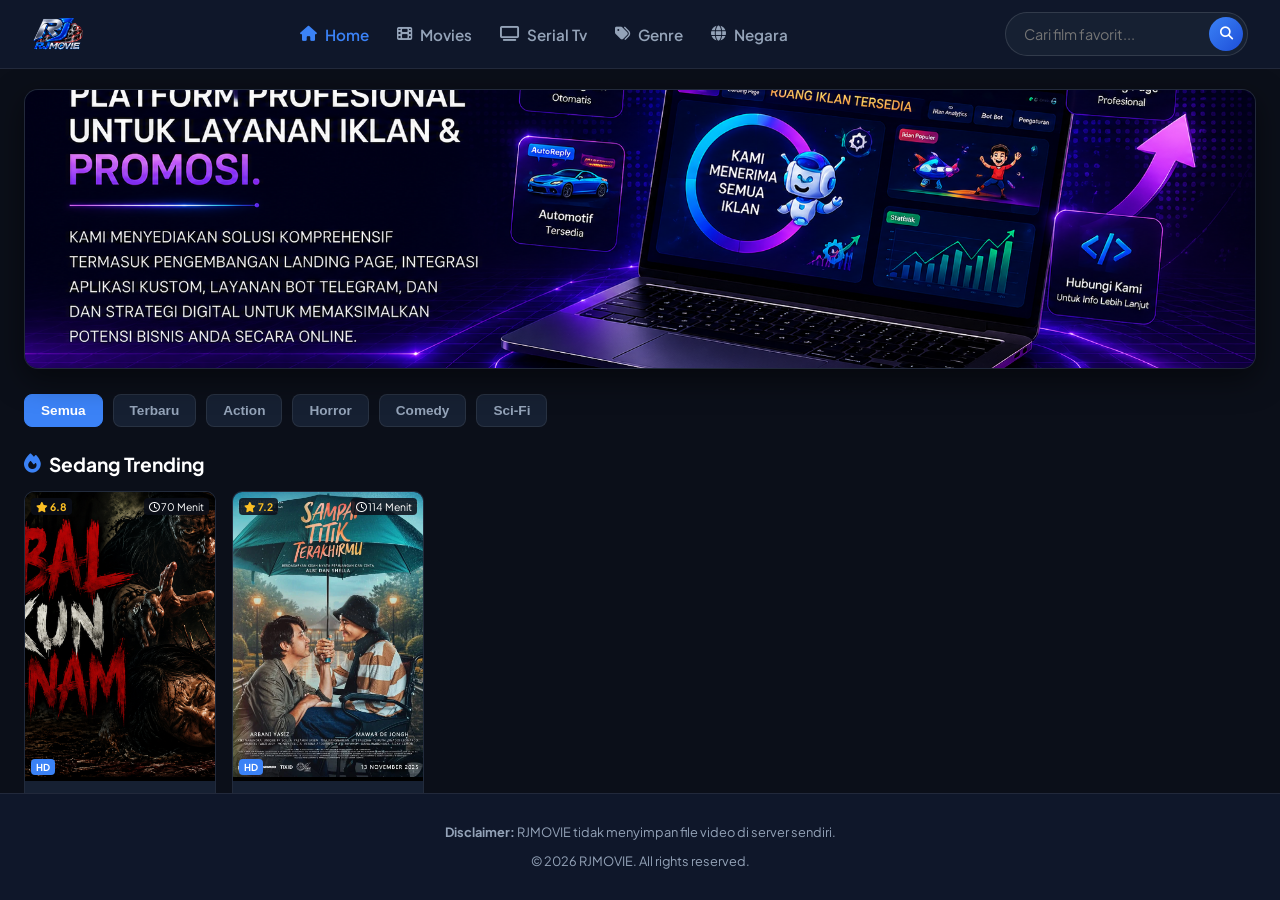
==== commit 7a7d1291: "Refactor styles and layout for index.html Updated styles for layout and responsiveness, adjusted her" ====
--- a/index.html
+++ b/index.html
@@ -7,9 +7,207 @@
     <!-- FontAwesome untuk Ikon -->
     <link rel="stylesheet" href="https://cdnjs.cloudflare.com/ajax/libs/font-awesome/6.4.0/css/all.min.css">
     <link href="https://fonts.googleapis.com/css2?family=Plus+Jakarta+Sans:wght@400;500;600;700;800&display=swap" rel="stylesheet">
-    <link rel="stylesheet" href="style.css">
     <style>
-        /* Perbaikan khusus agar banner tampil utuh dan proporsional */
+        html, body {
+            width: 100%;
+            height: 100%;
+            margin: 0;
+            padding: 0;
+            overflow-x: hidden;
+            background-color: #0b0f19;
+            color: #fff;
+            font-family: 'Plus Jakarta Sans', sans-serif;
+            box-sizing: border-box;
+        }
+
+        *, *:before, *:after {
+            box-sizing: inherit;
+        }
+
+        body {
+            display: flex;
+            flex-direction: column;
+            min-height: 100vh;
+        }
+
+        .page-content-wrapper {
+            flex: 1;
+            display: flex;
+            flex-direction: column;
+            align-items: center;
+            width: 100%;
+            overflow-x: hidden;
+        }
+
+        /* --- HEADER --- */
+        .header {
+            width: 100%;
+            background-color: #0f172a;
+            border-bottom: 1px solid rgba(255, 255, 255, 0.08);
+            position: sticky;
+            top: 0;
+            z-index: 1000;
+            padding: 12px 32px;
+            display: flex;
+            justify-content: space-between;
+            align-items: center;
+            gap: 24px;
+        }
+
+        .logo-container {
+            display: flex;
+            align-items: center;
+            flex-shrink: 0;
+        }
+
+        .site-logo {
+            height: 34px;
+            width: auto;
+            display: block;
+        }
+
+        .nav-links {
+            display: flex;
+            list-style: none;
+            gap: 28px;
+            align-items: center;
+            margin: 0;
+            padding: 0;
+        }
+
+        .nav-links a {
+            color: #94a3b8;
+            text-decoration: none;
+            font-weight: 600;
+            font-size: 0.95rem;
+            transition: color 0.3s ease;
+            display: flex;
+            align-items: center;
+            gap: 8px;
+            white-space: nowrap;
+        }
+
+        .nav-links a:hover, .nav-links a.active {
+            color: #3b82f6;
+        }
+
+        .header-right {
+            display: flex;
+            align-items: center;
+            gap: 14px;
+            flex-shrink: 0;
+        }
+
+        .mobile-search-btn {
+            display: none;
+            background: #162032;
+            border: 1px solid rgba(255, 255, 255, 0.1);
+            color: #fff;
+            width: 36px;
+            height: 36px;
+            border-radius: 50%;
+            cursor: pointer;
+            align-items: center;
+            justify-content: center;
+            font-size: 0.9rem;
+        }
+
+        .menu-toggle {
+            display: none;
+            background: transparent;
+            border: none;
+            color: #fff;
+            font-size: 1.3rem;
+            cursor: pointer;
+            padding: 4px;
+        }
+
+        .search-box {
+            display: flex;
+            align-items: center;
+            background: #162032;
+            border-radius: 50px;
+            padding: 4px 4px 4px 16px;
+            border: 1px solid rgba(255, 255, 255, 0.12);
+            width: 100%;
+            max-width: 280px;
+            min-width: 200px;
+        }
+
+        .search-box input {
+            background: transparent;
+            border: none;
+            color: #fff;
+            outline: none;
+            font-size: 0.9rem;
+            width: 100%;
+            font-family: 'Plus Jakarta Sans', sans-serif;
+        }
+
+        .search-box button {
+            background: linear-gradient(135deg, #3b82f6, #1d4ed8);
+            border: none;
+            color: white;
+            width: 34px;
+            height: 34px;
+            border-radius: 50%;
+            cursor: pointer;
+            display: flex;
+            align-items: center;
+            justify-content: center;
+            flex-shrink: 0;
+        }
+
+        /* MODAL SEARCH MOBILE */
+        .mobile-search-modal {
+            display: none;
+            position: fixed;
+            top: 0;
+            left: 0;
+            width: 100%;
+            background: #0f172a;
+            padding: 12px 16px;
+            z-index: 1100;
+            border-bottom: 1px solid rgba(255, 255, 255, 0.1);
+            box-shadow: 0 10px 25px rgba(0,0,0,0.5);
+            align-items: center;
+            gap: 10px;
+        }
+
+        .mobile-search-modal.active {
+            display: flex;
+        }
+
+        .mobile-search-modal input {
+            flex: 1;
+            background: #162032;
+            border: 1px solid rgba(255, 255, 255, 0.15);
+            padding: 9px 16px;
+            border-radius: 50px;
+            color: #fff;
+            outline: none;
+            font-size: 0.95rem;
+        }
+
+        .mobile-search-close {
+            background: transparent;
+            border: none;
+            color: #94a3b8;
+            font-size: 1.2rem;
+            cursor: pointer;
+            padding: 4px;
+        }
+
+        /* CONTAINER UTAMA */
+        .wrapper-full {
+            width: 100%;
+            max-width: 1350px;
+            padding: 0 24px;
+            margin: 0 auto;
+            box-sizing: border-box;
+        }
+
+        /* --- HERO BANNER (DIPERBAIKI AGAR TIDAK GESER KANAN-KIRI) --- */
         .hero-banner {
             width: 100%;
             max-width: 100%;
@@ -21,7 +219,7 @@
             box-shadow: 0 10px 30px rgba(0,0,0,0.5);
             overflow: hidden;
             aspect-ratio: 16 / 5.2;
-            max-height: 380px;
+            max-height: 280px;
             border: 1px solid rgba(255, 255, 255, 0.08);
             box-sizing: border-box;
         }
@@ -57,8 +255,7 @@
         .slide img {
             width: 100%;
             height: 100%;
-            object-fit: contain; /* Diubah ke contain agar gambar banner tidak terpotong */
-            background-color: #0b0f19;
+            object-fit: cover; 
             object-position: center;
             display: block;
         }
@@ -72,7 +269,7 @@
 
         .slider-dots {
             position: absolute;
-            bottom: 10px;
+            bottom: 8px;
             left: 50%;
             transform: translateX(-50%);
             display: flex;
@@ -93,11 +290,218 @@
             border-radius: 4px;
         }
 
+        /* --- FILTER & KONTEN --- */
+        .filter-section {
+            display: flex;
+            gap: 10px;
+            flex-wrap: wrap;
+            margin-bottom: 25px;
+        }
+
+        .filter-btn {
+            background: #162032;
+            color: #94a3b8;
+            border: 1px solid rgba(255, 255, 255, 0.08);
+            padding: 8px 16px;
+            border-radius: 8px;
+            cursor: pointer;
+            font-size: 0.85rem;
+            font-weight: 600;
+            transition: all 0.2s ease;
+        }
+
+        .filter-btn:hover {
+            border-color: rgba(59, 130, 246, 0.5);
+            color: #fff;
+        }
+
+        .filter-btn.active {
+            background: #3b82f6;
+            color: #fff;
+            border-color: #3b82f6;
+        }
+
+        .main-container {
+            margin-bottom: 40px;
+            width: 100%;
+        }
+
+        .section-title h2 {
+            font-size: 1.2rem;
+            margin-bottom: 15px;
+            display: flex;
+            align-items: center;
+            gap: 8px;
+        }
+
+        .movie-grid {
+            display: grid;
+            grid-template-columns: repeat(auto-fill, minmax(170px, 1fr));
+            gap: 16px;
+            width: 100%;
+        }
+
+        .movie-card {
+            background: #162032;
+            border-radius: 10px;
+            overflow: hidden;
+            border: 1px solid rgba(255, 255, 255, 0.05);
+            transition: transform 0.2s ease, box-shadow 0.2s ease;
+        }
+
+        .movie-card:hover {
+            transform: translateY(-4px);
+            box-shadow: 0 8px 20px rgba(0,0,0,0.4);
+        }
+
+        .movie-link {
+            text-decoration: none;
+            color: inherit;
+            display: block;
+        }
+
+        .movie-poster-container {
+            position: relative;
+            width: 100%;
+            aspect-ratio: 2/3;
+            background: #000;
+        }
+
+        .movie-poster {
+            width: 100%;
+            height: 100%;
+            object-fit: cover;
+        }
+
+        .overlay-top {
+            position: absolute;
+            top: 6px;
+            left: 6px;
+            right: 6px;
+            display: flex;
+            justify-content: space-between;
+            font-size: 0.65rem;
+        }
+
+        .rating-tag {
+            background: rgba(11, 15, 25, 0.85);
+            color: #fbbf24;
+            padding: 2px 5px;
+            border-radius: 4px;
+            font-weight: 700;
+        }
+
+        .duration-tag {
+            background: rgba(11, 15, 25, 0.85);
+            color: #fff;
+            padding: 2px 5px;
+            border-radius: 4px;
+        }
+
+        .quality-tag {
+            position: absolute;
+            bottom: 6px;
+            left: 6px;
+            background: #3b82f6;
+            color: white;
+            font-size: 0.6rem;
+            padding: 2px 5px;
+            border-radius: 4px;
+            font-weight: 700;
+        }
+        .quality-tag.cam { background: #ef4444; }
+
+        .movie-info {
+            padding: 10px;
+        }
+
+        .movie-title {
+            font-size: 0.85rem;
+            font-weight: 700;
+            margin: 0 0 4px 0;
+            white-space: nowrap;
+            overflow: hidden;
+            text-overflow: ellipsis;
+            color: #f8fafc;
+        }
+
+        .movie-meta {
+            font-size: 0.7rem;
+            color: #94a3b8;
+            margin: 0;
+        }
+
+        .footer {
+            width: 100%;
+            background-color: #0f172a;
+            border-top: 1px solid rgba(255, 255, 255, 0.08);
+            padding: 18px 16px;
+            color: #94a3b8;
+            font-size: 0.8rem;
+            text-align: center;
+            margin-top: auto;
+        }
+
         @media screen and (max-width: 768px) {
+            .header {
+                padding: 10px 14px;
+            }
+
+            .site-logo {
+                height: 28px;
+            }
+
+            .search-box {
+                display: none !important;
+            }
+
+            .mobile-search-btn {
+                display: flex;
+            }
+
+            .menu-toggle {
+                display: block;
+            }
+
+            .nav-links {
+                display: none;
+                position: absolute;
+                top: 100%;
+                left: 0;
+                width: 100%;
+                flex-direction: column;
+                background: #0f172a;
+                border-top: 1px solid rgba(255, 255, 255, 0.08);
+                border-bottom: 1px solid rgba(255, 255, 255, 0.08);
+                padding: 14px 18px;
+                gap: 14px;
+                align-items: flex-start;
+                box-shadow: 0 10px 25px rgba(0,0,0,0.5);
+            }
+
+            .nav-links.active {
+                display: flex;
+            }
+
+            .nav-links a {
+                width: 100%;
+                font-size: 0.9rem;
+            }
+
+            .wrapper-full {
+                padding: 0 12px;
+            }
+
             .hero-banner {
                 aspect-ratio: 16 / 9;
-                max-height: 220px;
-            }
+                max-height: 210px;
+                border-radius: 10px;
+                margin-top: 10px;
+                margin-bottom: 15px;
+                background: #0f172a;
+                border: 1px solid rgba(255, 255, 255, 0.1);
+            }
+
             .slide .img-desktop {
                 display: none !important;
             }
@@ -105,17 +509,40 @@
                 display: block !important;
                 width: 100%;
                 height: 100%;
-                object-fit: contain;
-                background-color: #0b0f19;
+                object-fit: cover;
                 object-position: center;
+            }
+
+            .filter-section {
+                display: flex;
+                flex-wrap: nowrap;
+                overflow-x: auto;
+                gap: 6px;
+                padding-bottom: 4px;
+                margin-bottom: 16px;
+                scrollbar-width: none;
+            }
+            .filter-section::-webkit-scrollbar {
+                display: none;
+            }
+
+            .filter-btn {
+                padding: 6px 12px;
+                font-size: 0.75rem;
+                flex-shrink: 0;
+            }
+
+            .movie-grid {
+                grid-template-columns: repeat(2, 1fr);
+                gap: 10px;
             }
         }
     </style>
 </head>
 <body>
 
-    <div class="page-content-wrapper" style="width:100%; display:flex; flex-direction:column; align-items:center;">
-        <header class="header" style="width:100%;">
+    <div class="page-content-wrapper">
+        <header class="header">
             <div class="logo-container">
                 <a href="index.html">
                     <img src="logorjmovie.png" alt="RJMOVIE Logo" class="site-logo">
@@ -149,7 +576,7 @@
             <button class="mobile-search-close" id="mobileSearchClose"><i class="fas fa-times"></i></button>
         </div>
 
-        <div class="wrapper-full" style="width: 100%; max-width: 1350px; padding: 0 24px; box-sizing: border-box;">
+        <div class="wrapper-full">
             <div class="hero-banner">
                 <div class="slider-container" id="sliderContainer"></div>
                 <div class="slider-dots" id="sliderDots"></div>
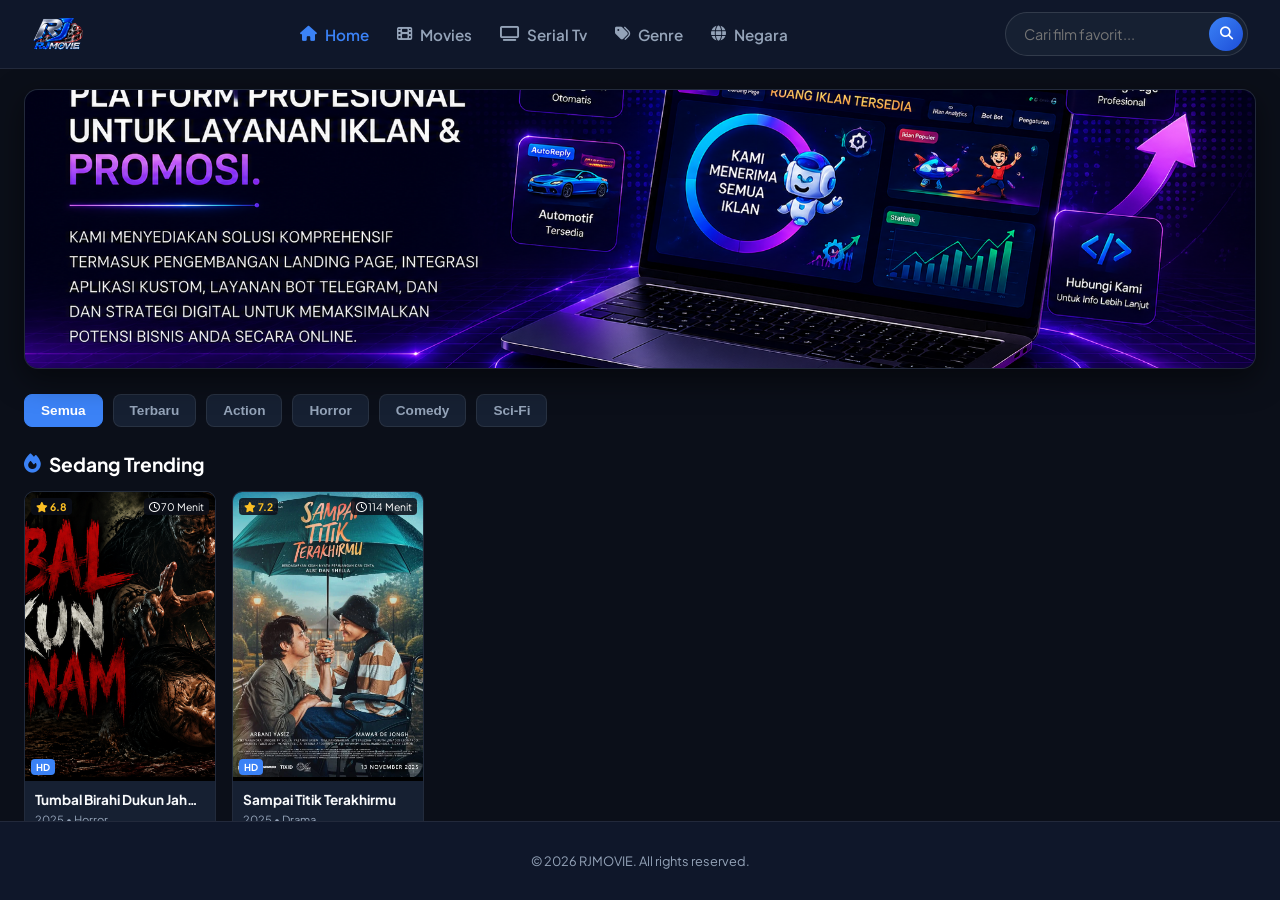
==== commit 6736fb47: "Update footer content in index.html Removed disclaimer paragraph from footer." ====
--- a/index.html
+++ b/index.html
@@ -601,8 +601,7 @@
     </div>
 
     <footer class="footer">
-        <p><strong>Disclaimer:</strong> RJMOVIE tidak menyimpan file video di server sendiri.</p>
-        <p style="margin-top: 4px;">&copy; 2026 RJMOVIE. All rights reserved.</p>
+        <p>&copy; 2026 RJMOVIE. All rights reserved.</p>
     </footer>
 
     <script>
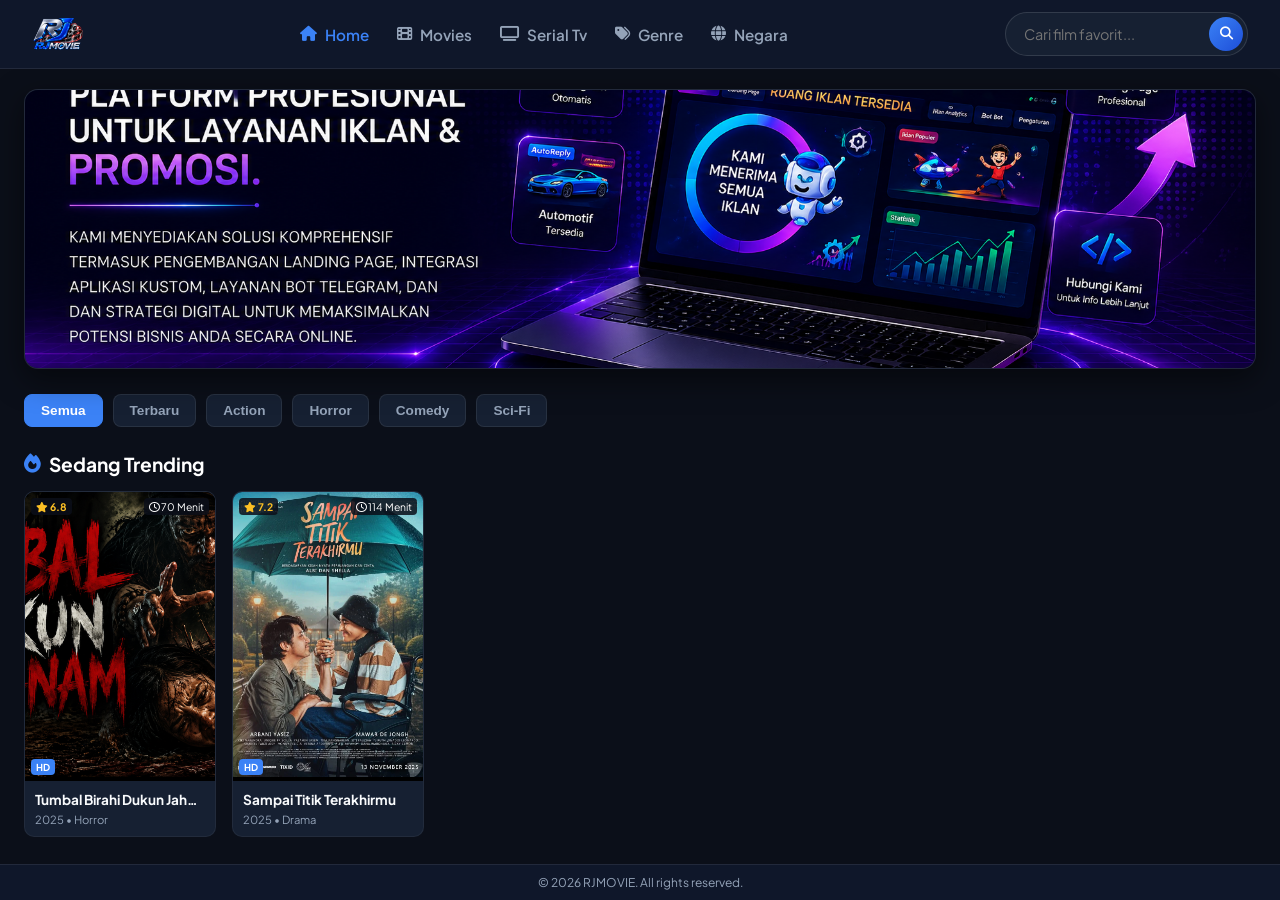
==== commit b15ca2d6: "Update index.html" ====
--- a/index.html
+++ b/index.html
@@ -207,7 +207,7 @@
             box-sizing: border-box;
         }
 
-        /* --- HERO BANNER (DIPERBAIKI AGAR TIDAK GESER KANAN-KIRI) --- */
+        /* --- HERO BANNER --- */
         .hero-banner {
             width: 100%;
             max-width: 100%;
@@ -431,15 +431,20 @@
             margin: 0;
         }
 
+        /* --- FOOTER (DIPERKETAT/DIPETISKAN) --- */
         .footer {
             width: 100%;
             background-color: #0f172a;
             border-top: 1px solid rgba(255, 255, 255, 0.08);
-            padding: 18px 16px;
+            padding: 10px 16px;
             color: #94a3b8;
-            font-size: 0.8rem;
+            font-size: 0.75rem;
             text-align: center;
             margin-top: auto;
+        }
+
+        .footer p {
+            margin: 0;
         }
 
         @media screen and (max-width: 768px) {
